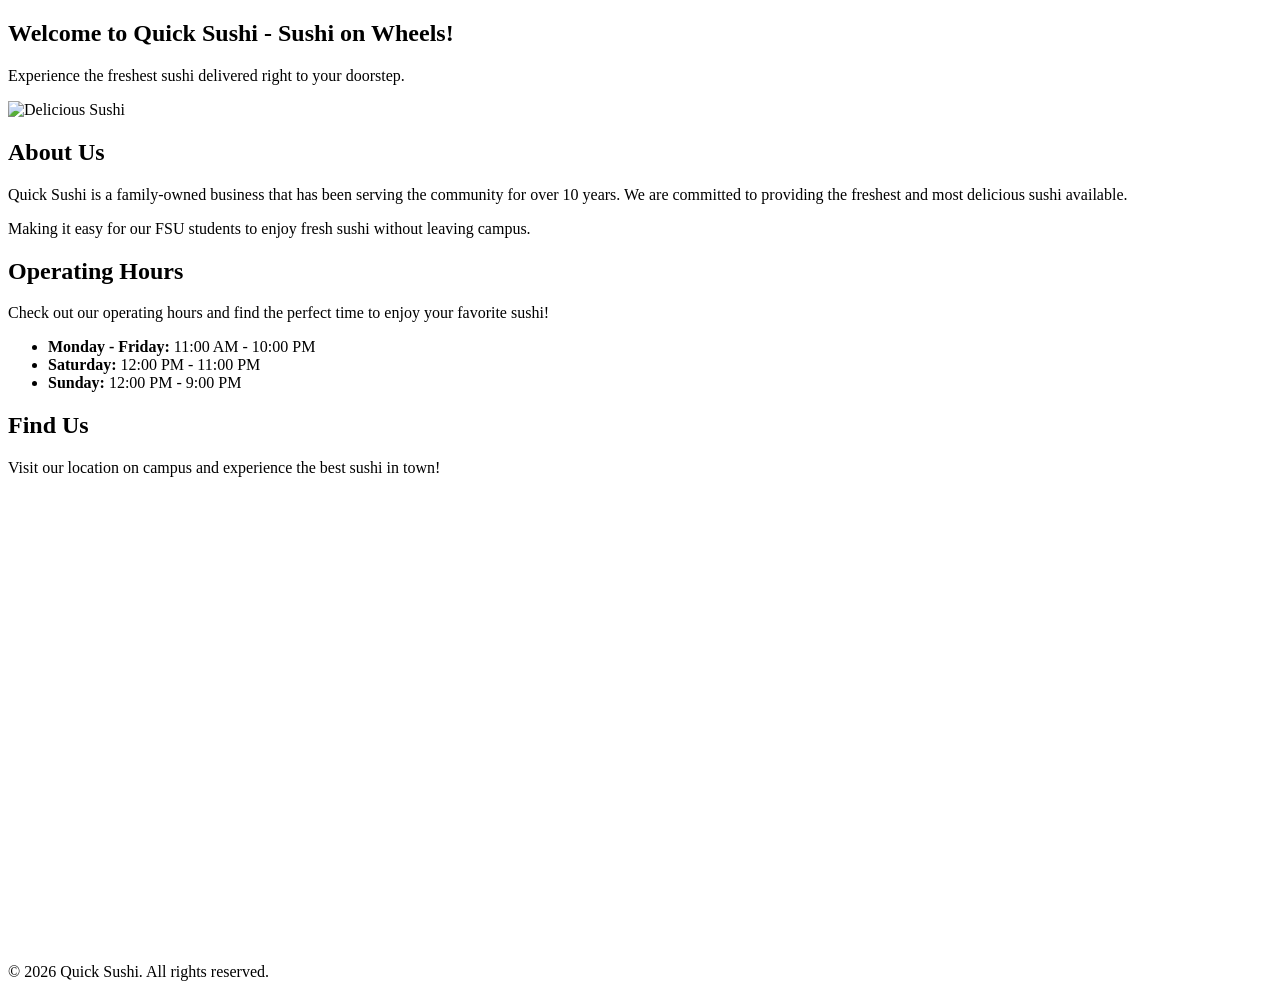
==== index.html @ 2ae2f630 "Rename 1- index.html to index.html" ====
<!DOCTYPE html>
<html lang="en">
<head>
    <meta charset="UTF-8">
    <meta name="viewport" content="width=device-width, initial-scale=1.0">
    <title>Quick sushi - Sushi on Wheels</title>
</head>
<body>
<!-- HERO SECTION-->
 <section id="hero">
    <h1>Welcome to Quick Sushi - Sushi on Wheels!</h1>
    <p>Experience the freshest sushi delivered right to your doorstep.</p>
    <img src="https://t3.ftcdn.net/jpg/19/81/45/76/240_F_1981457623_icOoLtQKj8lbT68C51RtsbJRsTA1ms4y.jpg" alt="Delicious Sushi">
  </section>

  <!-- ABOUT US SECTION -->
  <section id="about">
    <h2>About Us</h2>
<article>
      <p>Quick Sushi is a family-owned business that has been serving the community for over 10 years. We are committed to providing the freshest and most delicious sushi available.</p>
      <p> Making it easy for our FSU students to enjoy fresh sushi without leaving campus.</p>
    </article>
  </section>

  <!-- OPERATING HOURS SECTION -->
  <section id="hours">
    <h2>Operating Hours</h2>
    <p>Check out our operating hours and find the perfect time to enjoy your favorite sushi!</p>
    <ul>
      <li><strong>Monday - Friday:</strong> 11:00 AM - 10:00 PM</li>
      <li><strong>Saturday:</strong> 12:00 PM - 11:00 PM</li>
      <li><strong>Sunday:</strong> 12:00 PM - 9:00 PM</li>
    </ul>
  </section>

  <!-- LOCATION SECTION -->
  <section id="location">
    <h2>Find Us</h2>
    <p>Visit our location on campus and experience the best sushi in town!</p>
    <iframe src="https://www.google.com/maps/embed?pb=!1m18!1m12!1m3!1d6879.613341154399!2d-84.2949945!3d30.441581999999997!2m3!1f0!2f0!3f0!3m2!1i1024!2i768!4f13.1!3m3!1m2!1s0x88ecf50c478c225d%3A0x6a1d6ed5947e6082!2sLandis%20Green!5e0!3m2!1sen!2sus!4v1780005675564!5m2!1sen!2sus" width="600" height="450" style="border:0;" allowfullscreen="" loading="lazy" referrerpolicy="no-referrer-when-downgrade"></iframe>
    </section>

    <footer>
        <p>&copy; 2026 Quick Sushi. All rights reserved.</p>
    </footer>
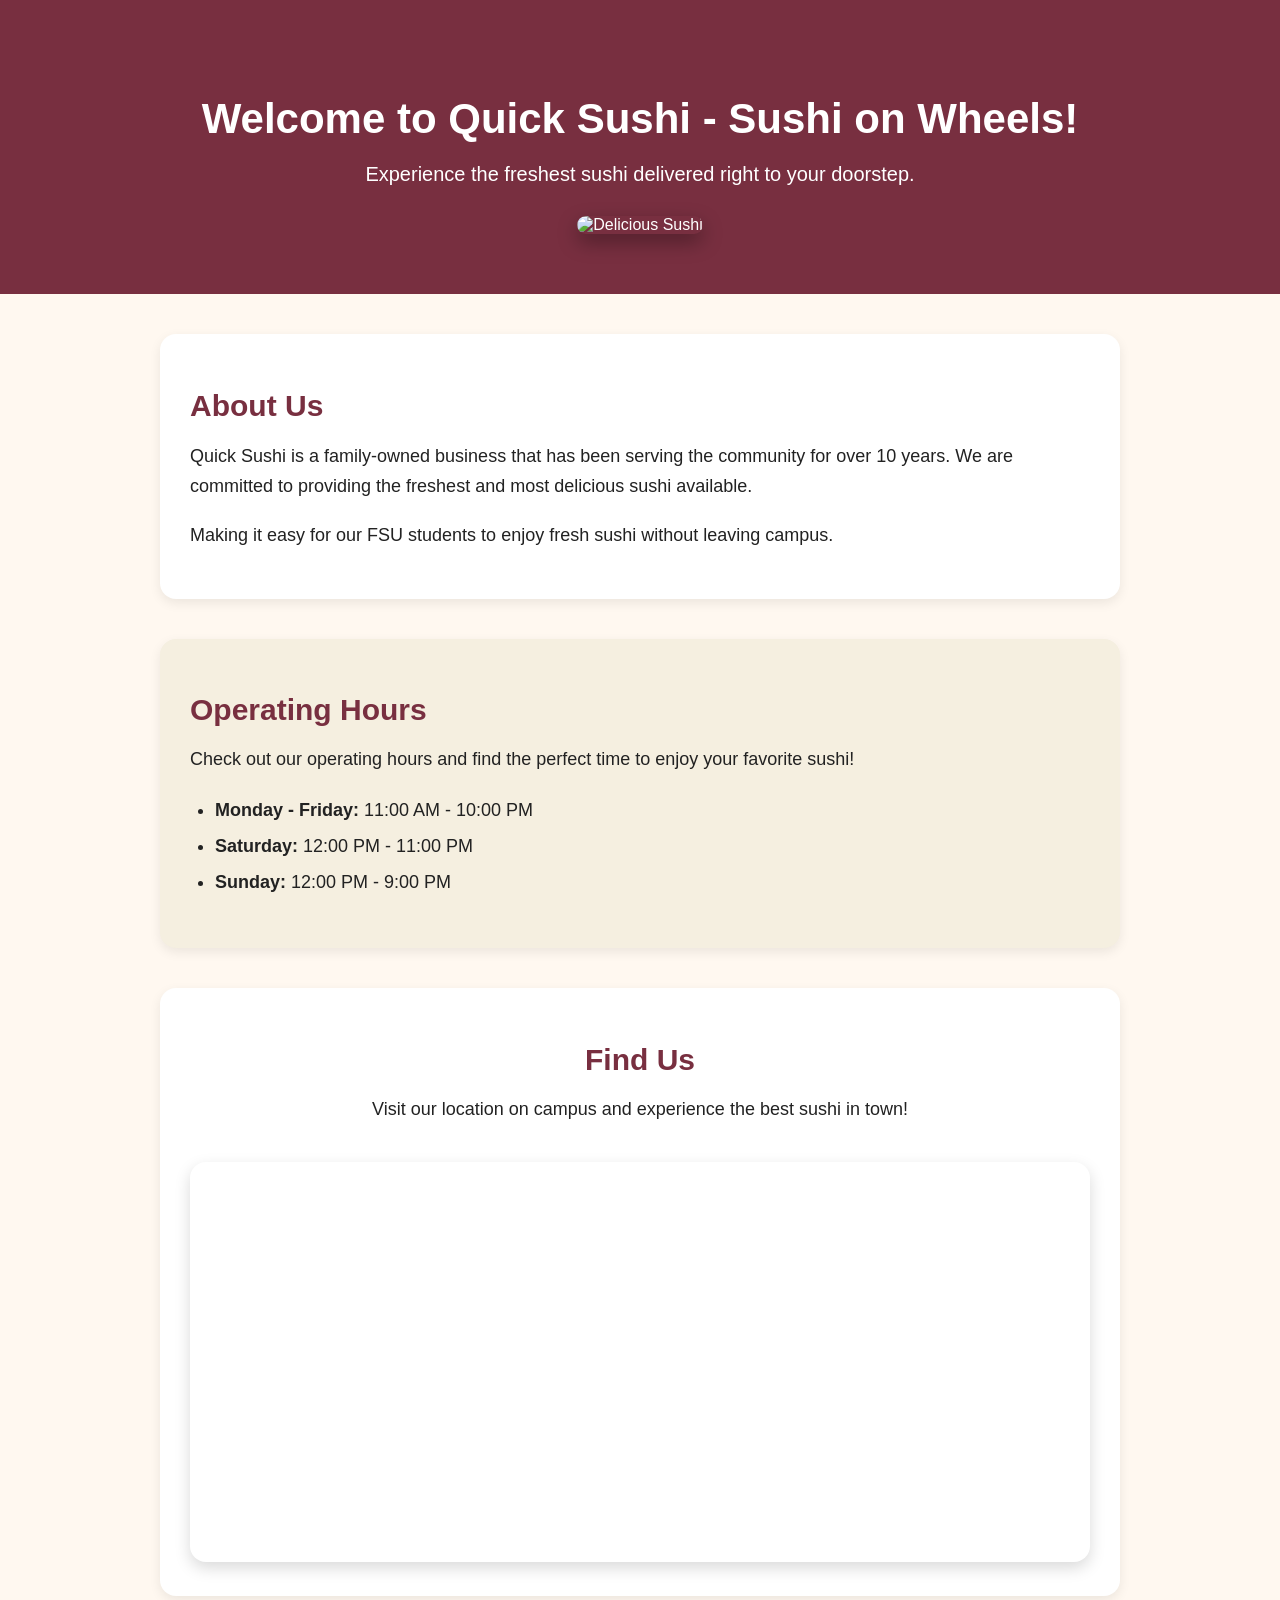
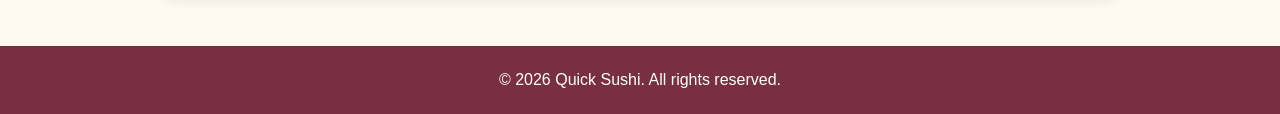
==== commit 537d5dd7: "Made the CSS and Tahissa will transfer to its own stylesheet" ====
--- a/index.html
+++ b/index.html
@@ -1,45 +1,160 @@
-<!DOCTYPE html>
+<!doctype html>
 <html lang="en">
-<head>
-    <meta charset="UTF-8">
-    <meta name="viewport" content="width=device-width, initial-scale=1.0">
-    <title>Quick sushi - Sushi on Wheels</title>
-</head>
-<body>
-<!-- HERO SECTION-->
- <section id="hero">
-    <h1>Welcome to Quick Sushi - Sushi on Wheels!</h1>
-    <p>Experience the freshest sushi delivered right to your doorstep.</p>
-    <img src="https://t3.ftcdn.net/jpg/19/81/45/76/240_F_1981457623_icOoLtQKj8lbT68C51RtsbJRsTA1ms4y.jpg" alt="Delicious Sushi">
-  </section>
+  <head>
+    <meta charset="UTF-8" />
+    <meta name="viewport" content="width=device-width, initial-scale=1.0" />
+    <title>Quick Sushi - Sushi on Wheels</title>
+  </head>
 
-  <!-- ABOUT US SECTION -->
-  <section id="about">
-    <h2>About Us</h2>
-<article>
-      <p>Quick Sushi is a family-owned business that has been serving the community for over 10 years. We are committed to providing the freshest and most delicious sushi available.</p>
-      <p> Making it easy for our FSU students to enjoy fresh sushi without leaving campus.</p>
-    </article>
-  </section>
+  <body
+    style="
+      margin: 0;
+      font-family: Arial, sans-serif;
+      background-color: #fff8f0;
+      color: #222;
+    "
+  >
+    <!-- HERO SECTION-->
+    <section
+      id="hero"
+      style="
+        text-align: center;
+        padding: 60px 20px;
+        background-color: #782f40;
+        color: white;
+      "
+    >
+      <h1 style="font-size: 42px; margin-bottom: 15px">
+        Welcome to Quick Sushi - Sushi on Wheels!
+      </h1>
 
-  <!-- OPERATING HOURS SECTION -->
-  <section id="hours">
-    <h2>Operating Hours</h2>
-    <p>Check out our operating hours and find the perfect time to enjoy your favorite sushi!</p>
-    <ul>
-      <li><strong>Monday - Friday:</strong> 11:00 AM - 10:00 PM</li>
-      <li><strong>Saturday:</strong> 12:00 PM - 11:00 PM</li>
-      <li><strong>Sunday:</strong> 12:00 PM - 9:00 PM</li>
-    </ul>
-  </section>
+      <p style="font-size: 20px; margin-bottom: 30px">
+        Experience the freshest sushi delivered right to your doorstep.
+      </p>
 
-  <!-- LOCATION SECTION -->
-  <section id="location">
-    <h2>Find Us</h2>
-    <p>Visit our location on campus and experience the best sushi in town!</p>
-    <iframe src="https://www.google.com/maps/embed?pb=!1m18!1m12!1m3!1d6879.613341154399!2d-84.2949945!3d30.441581999999997!2m3!1f0!2f0!3f0!3m2!1i1024!2i768!4f13.1!3m3!1m2!1s0x88ecf50c478c225d%3A0x6a1d6ed5947e6082!2sLandis%20Green!5e0!3m2!1sen!2sus!4v1780005675564!5m2!1sen!2sus" width="600" height="450" style="border:0;" allowfullscreen="" loading="lazy" referrerpolicy="no-referrer-when-downgrade"></iframe>
+      <img
+        src="https://t3.ftcdn.net/jpg/19/81/45/76/240_F_1981457623_icOoLtQKj8lbT68C51RtsbJRsTA1ms4y.jpg"
+        alt="Delicious Sushi"
+        style="
+          width: 100%;
+          max-width: 650px;
+          border-radius: 20px;
+          box-shadow: 0 8px 20px rgba(0, 0, 0, 0.35);
+        "
+      />
     </section>
 
-    <footer>
-        <p>&copy; 2026 Quick Sushi. All rights reserved.</p>
+    <!-- ABOUT US SECTION -->
+    <section
+      id="about"
+      style="
+        max-width: 900px;
+        margin: 40px auto;
+        padding: 30px;
+        background-color: white;
+        border-radius: 16px;
+        box-shadow: 0 4px 12px rgba(0, 0, 0, 0.08);
+      "
+    >
+      <h2 style="color: #782f40; font-size: 30px; margin-bottom: 15px">
+        About Us
+      </h2>
+
+      <article style="font-size: 18px; line-height: 1.7">
+        <p>
+          Quick Sushi is a family-owned business that has been serving the
+          community for over 10 years. We are committed to providing the
+          freshest and most delicious sushi available.
+        </p>
+
+        <p>
+          Making it easy for our FSU students to enjoy fresh sushi without
+          leaving campus.
+        </p>
+      </article>
+    </section>
+
+    <!-- OPERATING HOURS SECTION -->
+    <section
+      id="hours"
+      style="
+        max-width: 900px;
+        margin: 40px auto;
+        padding: 30px;
+        background-color: #f5efe0;
+        border-radius: 16px;
+        box-shadow: 0 4px 12px rgba(0, 0, 0, 0.08);
+      "
+    >
+      <h2 style="color: #782f40; font-size: 30px; margin-bottom: 15px">
+        Operating Hours
+      </h2>
+
+      <p style="font-size: 18px; line-height: 1.6">
+        Check out our operating hours and find the perfect time to enjoy your
+        favorite sushi!
+      </p>
+
+      <ul style="font-size: 18px; line-height: 2; padding-left: 25px">
+        <li><strong>Monday - Friday:</strong> 11:00 AM - 10:00 PM</li>
+        <li><strong>Saturday:</strong> 12:00 PM - 11:00 PM</li>
+        <li><strong>Sunday:</strong> 12:00 PM - 9:00 PM</li>
+      </ul>
+    </section>
+
+    <!-- LOCATION SECTION -->
+    <section
+      id="location"
+      style="
+        max-width: 900px;
+        margin: 40px auto;
+        padding: 30px;
+        background-color: white;
+        border-radius: 16px;
+        box-shadow: 0 4px 12px rgba(0, 0, 0, 0.08);
+        text-align: center;
+      "
+    >
+      <h2 style="color: #782f40; font-size: 30px; margin-bottom: 15px">
+        Find Us
+      </h2>
+
+      <p style="font-size: 18px; line-height: 1.6">
+        Visit our location on campus and experience the best sushi in town!
+      </p>
+
+      <iframe
+        src="https://www.google.com/maps/embed?pb=!1m18!1m12!1m3!1d6879.613341154399!2d-84.2949945!3d30.441581999999997!2m3!1f0!2f0!3f0!3m2!1i1024!2i768!4f13.1!3m3!1m2!1s0x88ecf50c478c225d%3A0x6a1d6ed5947e6082!2sLandis%20Green!5e0!3m2!1sen!2sus!4v1780005675564!5m2!1sen!2sus"
+        width="100%"
+        height="400"
+        style="
+          border: 0;
+          border-radius: 16px;
+          margin-top: 20px;
+          box-shadow: 0 6px 16px rgba(0, 0, 0, 0.15);
+        "
+        allowfullscreen=""
+        loading="lazy"
+        referrerpolicy="no-referrer-when-downgrade"
+      ></iframe>
+    </section>
+
+    <footer
+      style="
+        text-align: center;
+        padding: 25px;
+        background-color: #782f40;
+        color: white;
+        margin-top: 50px;
+      "
+    >
+      <p style="margin: 0; font-size: 16px">
+        &copy; 2026 Quick Sushi. All rights reserved.
+      </p>
     </footer>
+
+    <!-- Comment Section -->
+    <!-- jep was here -->
+    <!-- what you will do next is to transfer the inline CSS to a separate stylesheet -->
+  </body>
+</html>
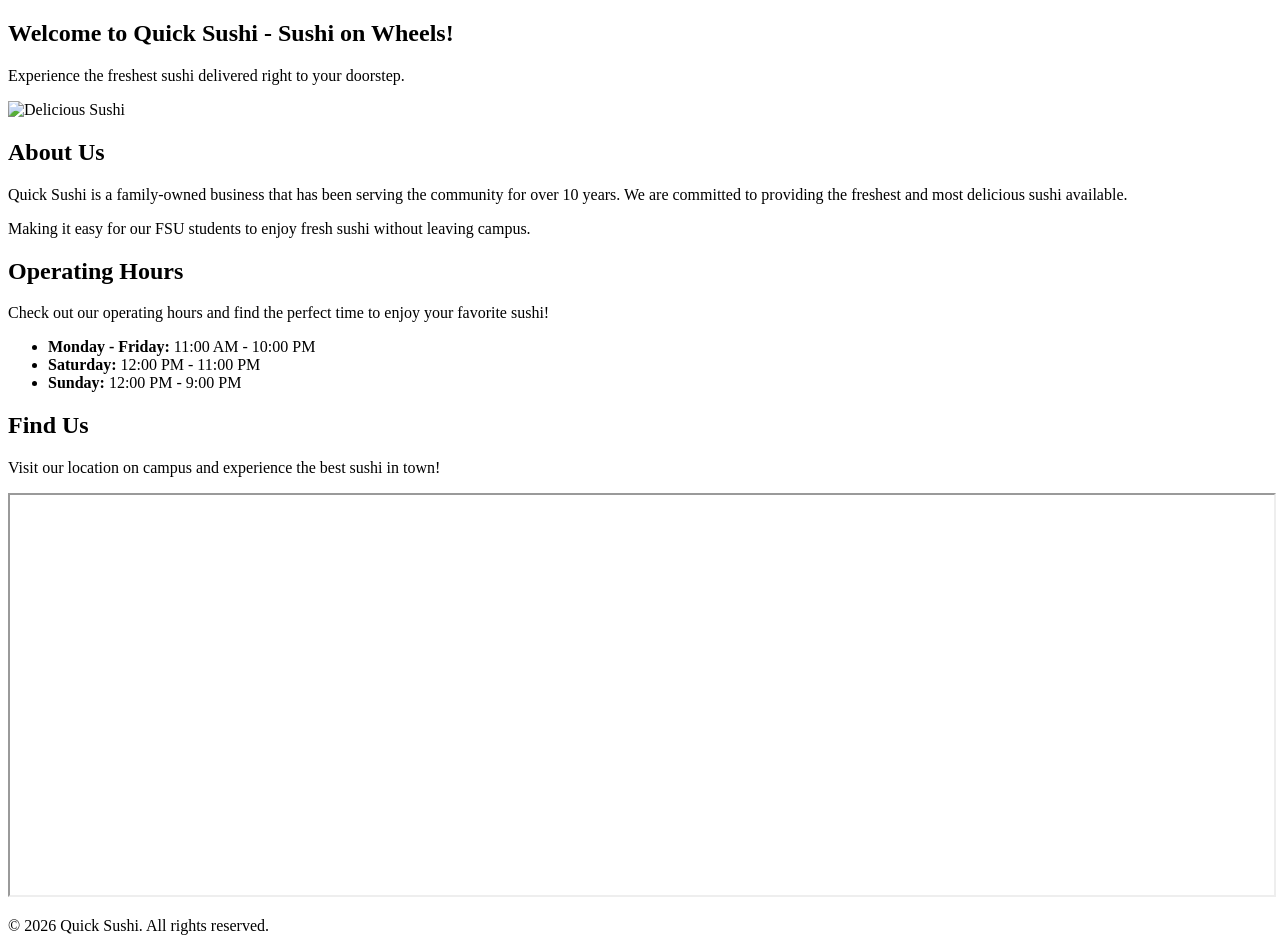
==== commit 1ce6980e: "Refactor index.html to remove inline styles Removed inline styles for better separation of concerns." ====
--- a/index.html
+++ b/index.html
@@ -4,63 +4,35 @@
     <meta charset="UTF-8" />
     <meta name="viewport" content="width=device-width, initial-scale=1.0" />
     <title>Quick Sushi - Sushi on Wheels</title>
+    <link rel="stylesheet" href="styles.css" />
   </head>
 
-  <body
-    style="
-      margin: 0;
-      font-family: Arial, sans-serif;
-      background-color: #fff8f0;
-      color: #222;
-    "
-  >
+  <body>
     <!-- HERO SECTION-->
-    <section
-      id="hero"
-      style="
-        text-align: center;
-        padding: 60px 20px;
-        background-color: #782f40;
-        color: white;
-      "
-    >
-      <h1 style="font-size: 42px; margin-bottom: 15px">
+    <section id="hero">
+      <h1>
         Welcome to Quick Sushi - Sushi on Wheels!
       </h1>
 
-      <p style="font-size: 20px; margin-bottom: 30px">
+      <p>
         Experience the freshest sushi delivered right to your doorstep.
       </p>
 
       <img
         src="https://t3.ftcdn.net/jpg/19/81/45/76/240_F_1981457623_icOoLtQKj8lbT68C51RtsbJRsTA1ms4y.jpg"
         alt="Delicious Sushi"
-        style="
-          width: 100%;
-          max-width: 650px;
-          border-radius: 20px;
-          box-shadow: 0 8px 20px rgba(0, 0, 0, 0.35);
-        "
       />
     </section>
 
     <!-- ABOUT US SECTION -->
     <section
       id="about"
-      style="
-        max-width: 900px;
-        margin: 40px auto;
-        padding: 30px;
-        background-color: white;
-        border-radius: 16px;
-        box-shadow: 0 4px 12px rgba(0, 0, 0, 0.08);
-      "
     >
-      <h2 style="color: #782f40; font-size: 30px; margin-bottom: 15px">
+      <h2>
         About Us
       </h2>
 
-      <article style="font-size: 18px; line-height: 1.7">
+      <article>
         <p>
           Quick Sushi is a family-owned business that has been serving the
           community for over 10 years. We are committed to providing the
@@ -77,25 +49,17 @@
     <!-- OPERATING HOURS SECTION -->
     <section
       id="hours"
-      style="
-        max-width: 900px;
-        margin: 40px auto;
-        padding: 30px;
-        background-color: #f5efe0;
-        border-radius: 16px;
-        box-shadow: 0 4px 12px rgba(0, 0, 0, 0.08);
-      "
     >
-      <h2 style="color: #782f40; font-size: 30px; margin-bottom: 15px">
+      <h2>
         Operating Hours
       </h2>
 
-      <p style="font-size: 18px; line-height: 1.6">
+      <p>
         Check out our operating hours and find the perfect time to enjoy your
         favorite sushi!
       </p>
 
-      <ul style="font-size: 18px; line-height: 2; padding-left: 25px">
+      <ul>
         <li><strong>Monday - Friday:</strong> 11:00 AM - 10:00 PM</li>
         <li><strong>Saturday:</strong> 12:00 PM - 11:00 PM</li>
         <li><strong>Sunday:</strong> 12:00 PM - 9:00 PM</li>
@@ -105,21 +69,12 @@
     <!-- LOCATION SECTION -->
     <section
       id="location"
-      style="
-        max-width: 900px;
-        margin: 40px auto;
-        padding: 30px;
-        background-color: white;
-        border-radius: 16px;
-        box-shadow: 0 4px 12px rgba(0, 0, 0, 0.08);
-        text-align: center;
-      "
     >
-      <h2 style="color: #782f40; font-size: 30px; margin-bottom: 15px">
+      <h2>
         Find Us
       </h2>
 
-      <p style="font-size: 18px; line-height: 1.6">
+      <p>
         Visit our location on campus and experience the best sushi in town!
       </p>
 
@@ -127,28 +82,14 @@
         src="https://www.google.com/maps/embed?pb=!1m18!1m12!1m3!1d6879.613341154399!2d-84.2949945!3d30.441581999999997!2m3!1f0!2f0!3f0!3m2!1i1024!2i768!4f13.1!3m3!1m2!1s0x88ecf50c478c225d%3A0x6a1d6ed5947e6082!2sLandis%20Green!5e0!3m2!1sen!2sus!4v1780005675564!5m2!1sen!2sus"
         width="100%"
         height="400"
-        style="
-          border: 0;
-          border-radius: 16px;
-          margin-top: 20px;
-          box-shadow: 0 6px 16px rgba(0, 0, 0, 0.15);
-        "
         allowfullscreen=""
         loading="lazy"
         referrerpolicy="no-referrer-when-downgrade"
       ></iframe>
     </section>
 
-    <footer
-      style="
-        text-align: center;
-        padding: 25px;
-        background-color: #782f40;
-        color: white;
-        margin-top: 50px;
-      "
-    >
-      <p style="margin: 0; font-size: 16px">
+    <footer>
+      <p>
         &copy; 2026 Quick Sushi. All rights reserved.
       </p>
     </footer>
